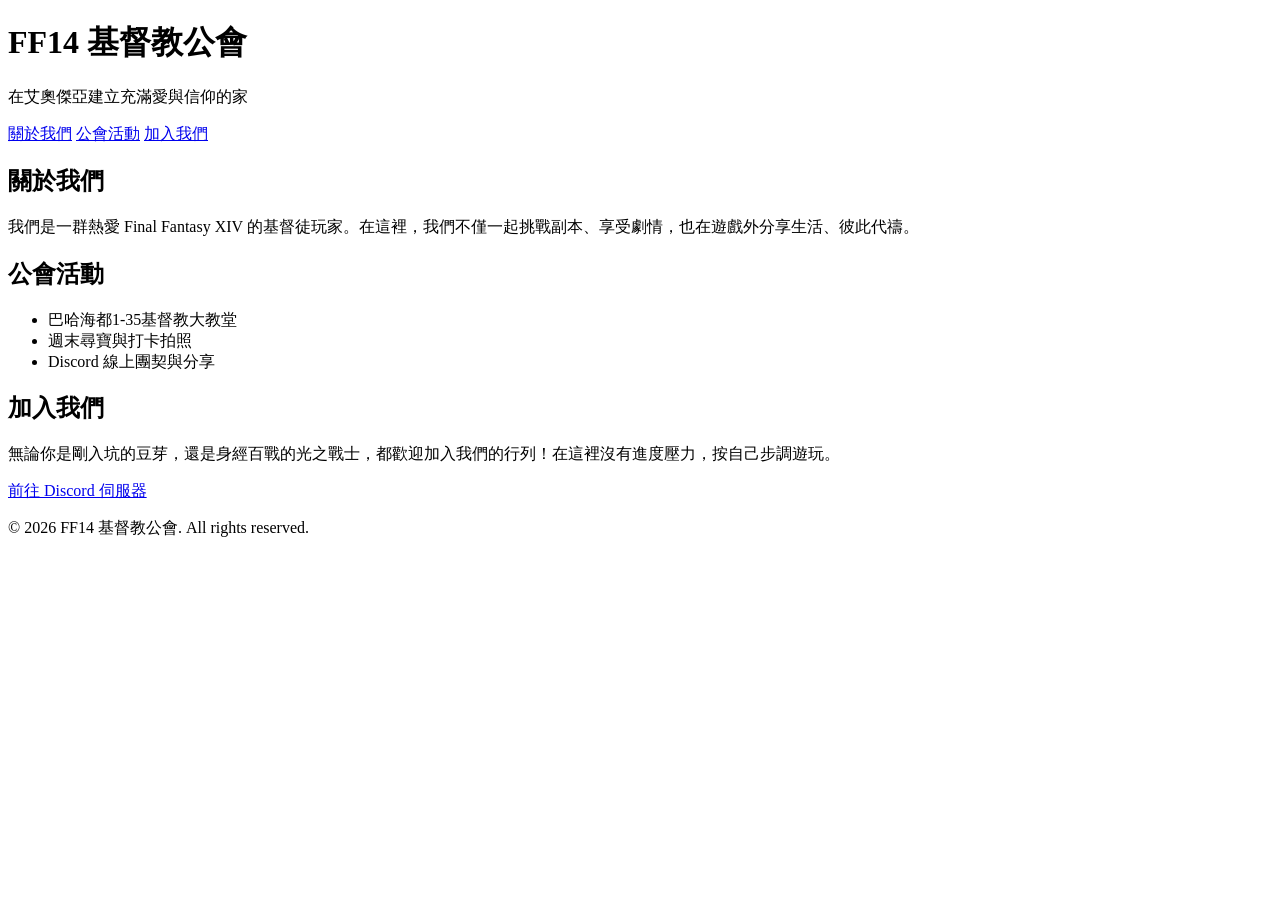
==== index.html @ a67ed7bf "Update index.html" ====
<!DOCTYPE html>
<html lang="zh-TW">
<head>
    <meta charset="UTF-8">
    <meta name="viewport" content="width=device-width, initial-scale=1.0">
    <title>FF14 基督教公會 | 艾奧傑亞的團契</title>
    <link rel="stylesheet" href="style.css">
</head>
<body>
    <header>
        <h1>FF14 基督教公會</h1>
        <p>在艾奧傑亞建立充滿愛與信仰的家</p>
    </header>

    <nav>
        <a href="#about">關於我們</a>
        <a href="#activities">公會活動</a>
        <a href="#join">加入我們</a>
    </nav>

    <main>
        <section id="about">
            <h2>關於我們</h2>
            <p>我們是一群熱愛 Final Fantasy XIV 的基督徒玩家。在這裡，我們不僅一起挑戰副本、享受劇情，也在遊戲外分享生活、彼此代禱。</p>
        </section>

        <section id="activities">
            <h2>公會活動</h2>
            <ul>
                <li>巴哈海都1-35基督教大教堂</li>
                <li>週末尋寶與打卡拍照</li>
                <li>Discord 線上團契與分享</li>
            </ul>
        </section>

        <section id="join">
            <h2>加入我們</h2>
            <p>無論你是剛入坑的豆芽，還是身經百戰的光之戰士，都歡迎加入我們的行列！在這裡沒有進度壓力，按自己步調遊玩。</p>
            <a href="你的Discord邀請連結請貼在這裡" class="btn" target="_blank">前往 Discord 伺服器</a>
        </section>
    </main>

    <footer>
        <p>© 2026 FF14 基督教公會. All rights reserved.</p>
    </footer>
</body>
</html>
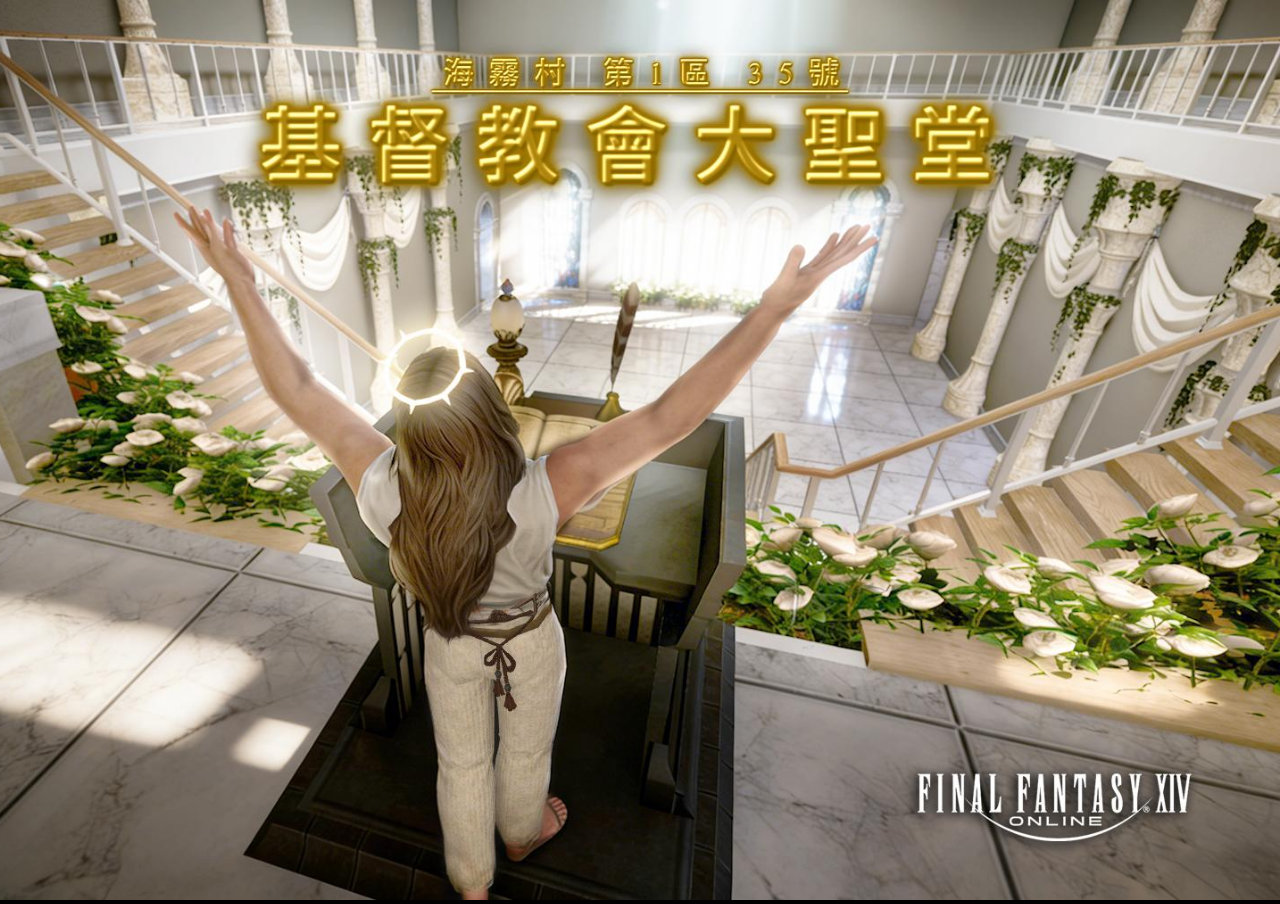
==== commit 0acac1db: "add new Landing page" ====
--- a/index.html
+++ b/index.html
@@ -3,45 +3,48 @@
 <head>
     <meta charset="UTF-8">
     <meta name="viewport" content="width=device-width, initial-scale=1.0">
-    <title>FF14 基督教公會 | 艾奧傑亞的團契</title>
-    <link rel="stylesheet" href="style.css">
+    <title>FF14 基督教公會 | 艾歐澤亞的團契</title>
+    <style>
+        /* 移除預設的邊距，讓內容完全貼合螢幕邊緣 */
+        body, html {
+            margin: 0;
+            padding: 0;
+            height: 100%;
+            overflow: hidden; /* 防止全螢幕狀態下出現捲動條 */
+            background-color: #000; /* 圖片載入前顯示黑色底 */
+        }
+
+        /* 將超連結撐滿整個螢幕，並設定游標為手指形狀 */
+        .entry-link {
+            display: block;
+            width: 100%;
+            height: 100%;
+            cursor: pointer;
+        }
+
+        /* 關鍵：讓圖片自動適應螢幕大小 */
+        .entry-link img {
+            width: 100%;
+            height: 100%;
+            /* object-fit: cover 是 HTML <img> 版的 background-size: cover */
+            /* 讓圖片等比例縮放填滿，多餘的部分會被裁切，保證不變形 */
+            object-fit: cover; 
+            object-position: center; /* 圖片始終置中對齊 */
+            
+            /* 可選：加上一個淡入的過場動畫，看起來更高級 */
+            animation: fadeIn 2s;
+        }
+
+        /* 定義淡入動畫 */
+        @keyframes fadeIn {
+            from { opacity: 0; }
+            to { opacity: 1; }
+        }
+    </style>
 </head>
 <body>
-    <header>
-        <h1>FF14 基督教公會</h1>
-        <p>在艾奧傑亞建立充滿愛與信仰的家</p>
-    </header>
-
-    <nav>
-        <a href="#about">關於我們</a>
-        <a href="#activities">公會活動</a>
-        <a href="#join">加入我們</a>
-    </nav>
-
-    <main>
-        <section id="about">
-            <h2>關於我們</h2>
-            <p>我們是一群熱愛 Final Fantasy XIV 的基督徒玩家。在這裡，我們不僅一起挑戰副本、享受劇情，也在遊戲外分享生活、彼此代禱。</p>
-        </section>
-
-        <section id="activities">
-            <h2>公會活動</h2>
-            <ul>
-                <li>巴哈海都1-35基督教大教堂</li>
-                <li>週末尋寶與打卡拍照</li>
-                <li>Discord 線上團契與分享</li>
-            </ul>
-        </section>
-
-        <section id="join">
-            <h2>加入我們</h2>
-            <p>無論你是剛入坑的豆芽，還是身經百戰的光之戰士，都歡迎加入我們的行列！在這裡沒有進度壓力，按自己步調遊玩。</p>
-            <a href="你的Discord邀請連結請貼在這裡" class="btn" target="_blank">前往 Discord 伺服器</a>
-        </section>
-    </main>
-
-    <footer>
-        <p>© 2026 FF14 基督教公會. All rights reserved.</p>
-    </footer>
+    <a href="home.html" class="entry-link">
+        <img src="images/大聖堂1.jpg" alt="FF14 基督教公會 入口大圖">
+    </a>
 </body>
-</html>
+</html>
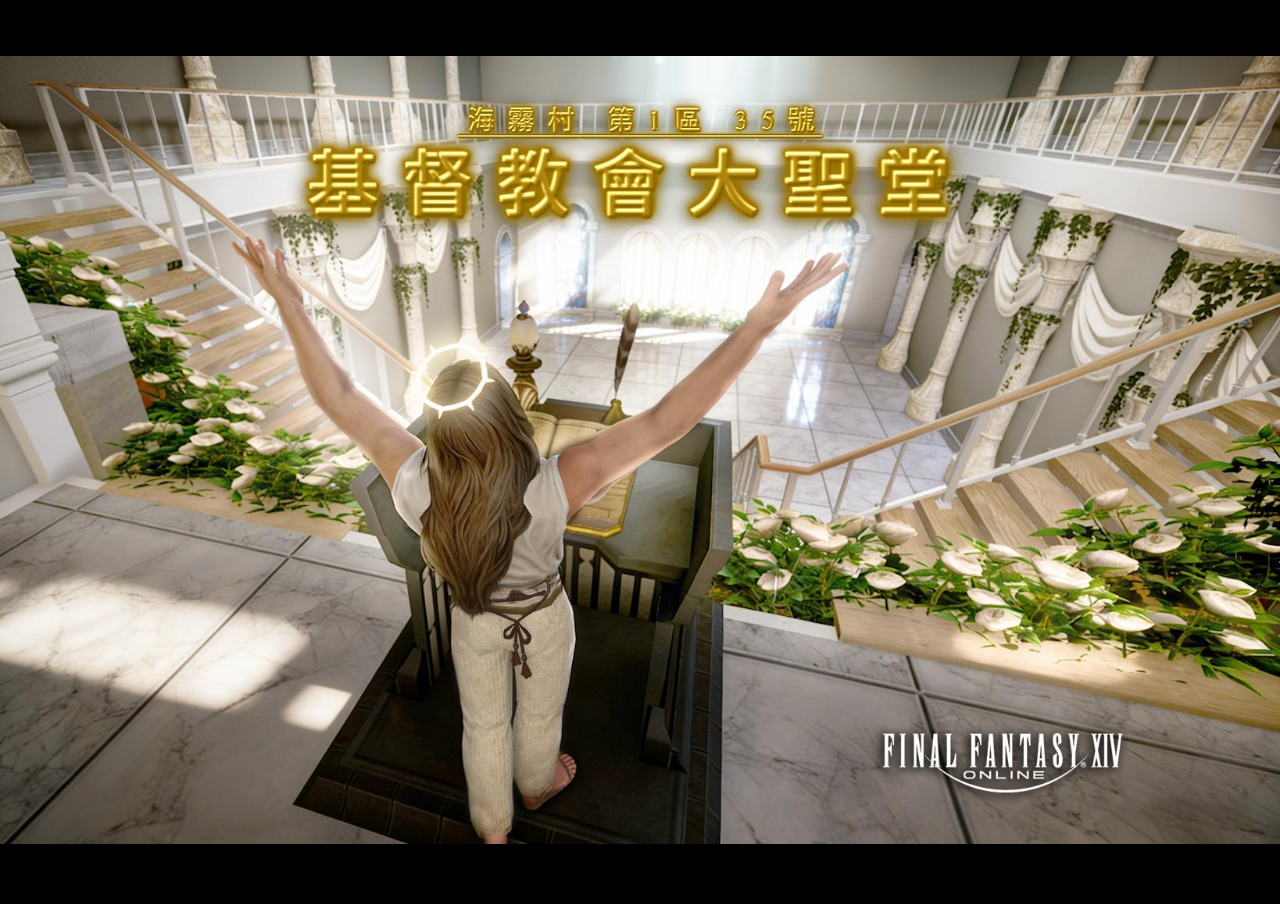
==== commit 600e410c: "contain test" ====
--- a/index.html
+++ b/index.html
@@ -28,7 +28,7 @@
             height: 100%;
             /* object-fit: cover 是 HTML <img> 版的 background-size: cover */
             /* 讓圖片等比例縮放填滿，多餘的部分會被裁切，保證不變形 */
-            object-fit: cover; 
+            object-fit: contain; 
             object-position: center; /* 圖片始終置中對齊 */
             
             /* 可選：加上一個淡入的過場動畫，看起來更高級 */
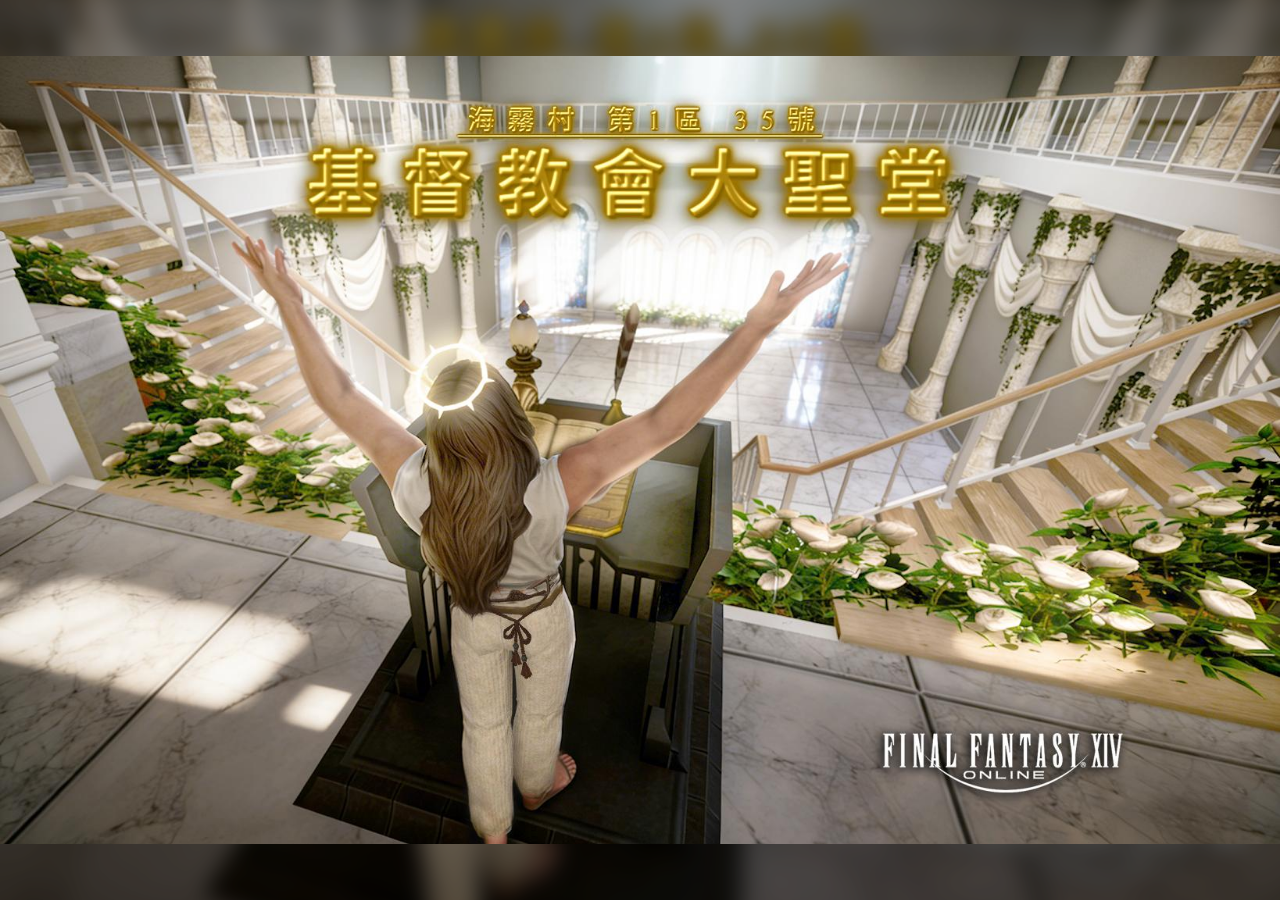
==== commit 6e147aef: "test" ====
--- a/index.html
+++ b/index.html
@@ -1,50 +1,104 @@
 <!DOCTYPE html>
 <html lang="zh-TW">
+
 <head>
     <meta charset="UTF-8">
     <meta name="viewport" content="width=device-width, initial-scale=1.0">
     <title>FF14 基督教公會 | 艾歐澤亞的團契</title>
     <style>
         /* 移除預設的邊距，讓內容完全貼合螢幕邊緣 */
-        body, html {
+        body,
+        html {
             margin: 0;
             padding: 0;
             height: 100%;
-            overflow: hidden; /* 防止全螢幕狀態下出現捲動條 */
-            background-color: #000; /* 圖片載入前顯示黑色底 */
+            overflow: hidden;
+            /* 防止全螢幕狀態下出現捲動條 */
+            background-color: #ffffff;
+            /* 圖片載入前顯示白色底 */
         }
 
-        /* 將超連結撐滿整個螢幕，並設定游標為手指形狀 */
+        /* 容器設定 */
         .entry-link {
             display: block;
+            width: 100vw;
+            height: 100vh;
+            position: relative;
+            /* 讓子元素可以絕對定位 */
+            overflow: hidden;
+            cursor: pointer;
+            background-color: #000;
+        }
+
+        /* 後面圖層：背景板 */
+        .back-layer {
+            position: absolute;
+            top: 0;
+            left: 0;
             width: 100%;
             height: 100%;
-            cursor: pointer;
+            background-image: url('images/大聖堂1.jpg');
+            background-size: cover;
+            background-position: center;
+
+            /* 這裡控制透明度與模糊感 */
+            opacity: 0.65;
+            /* 調整透明度，讓它隱隱約約 */
+            filter: blur(10px) brightness(0.8);;
+            /* 加上模糊，讓背景不搶戲 */
+            transform: scale(1.1);
+            /* 稍微放大一點點，避免邊緣出現白邊 */
+
+            z-index: 1;
         }
 
-        /* 關鍵：讓圖片自動適應螢幕大小 */
-        .entry-link img {
+        /* 前面圖層：主角 */
+        .front-layer {
+            position: absolute;
+            top: 0;
+            left: 0;
             width: 100%;
             height: 100%;
-            /* object-fit: cover 是 HTML <img> 版的 background-size: cover */
-            /* 讓圖片等比例縮放填滿，多餘的部分會被裁切，保證不變形 */
-            object-fit: contain; 
-            object-position: center; /* 圖片始終置中對齊 */
-            
-            /* 可選：加上一個淡入的過場動畫，看起來更高級 */
-            animation: fadeIn 2s;
+            display: flex;
+            justify-content: center;
+            align-items: center;
+            z-index: 2;
+            /* 確保在背景上面 */
         }
 
-        /* 定義淡入動畫 */
+        .front-layer img {
+            max-width: 100%;
+            max-height: 100%;
+            object-fit: contain;
+            /* 核心：保證圖片完整 */
+
+            /* 你原本想要的淡入動畫 */
+            animation: fadeIn 2s ease-in-out;
+        }
+
         @keyframes fadeIn {
-            from { opacity: 0; }
-            to { opacity: 1; }
+            from {
+                opacity: 0;
+                transform: scale(1.05);
+            }
+
+            /* 加入輕微縮放，更有層次感 */
+            to {
+                opacity: 1;
+                transform: scale(1);
+            }
         }
     </style>
 </head>
+
 <body>
     <a href="home.html" class="entry-link">
-        <img src="images/大聖堂1.jpg" alt="FF14 基督教公會 入口大圖">
+        <div class="back-layer"></div>
+
+        <div class="front-layer">
+            <img src="images/大聖堂1.jpg" alt="FF14 基督教公會 入口大圖">
+        </div>
     </a>
 </body>
+
 </html>
